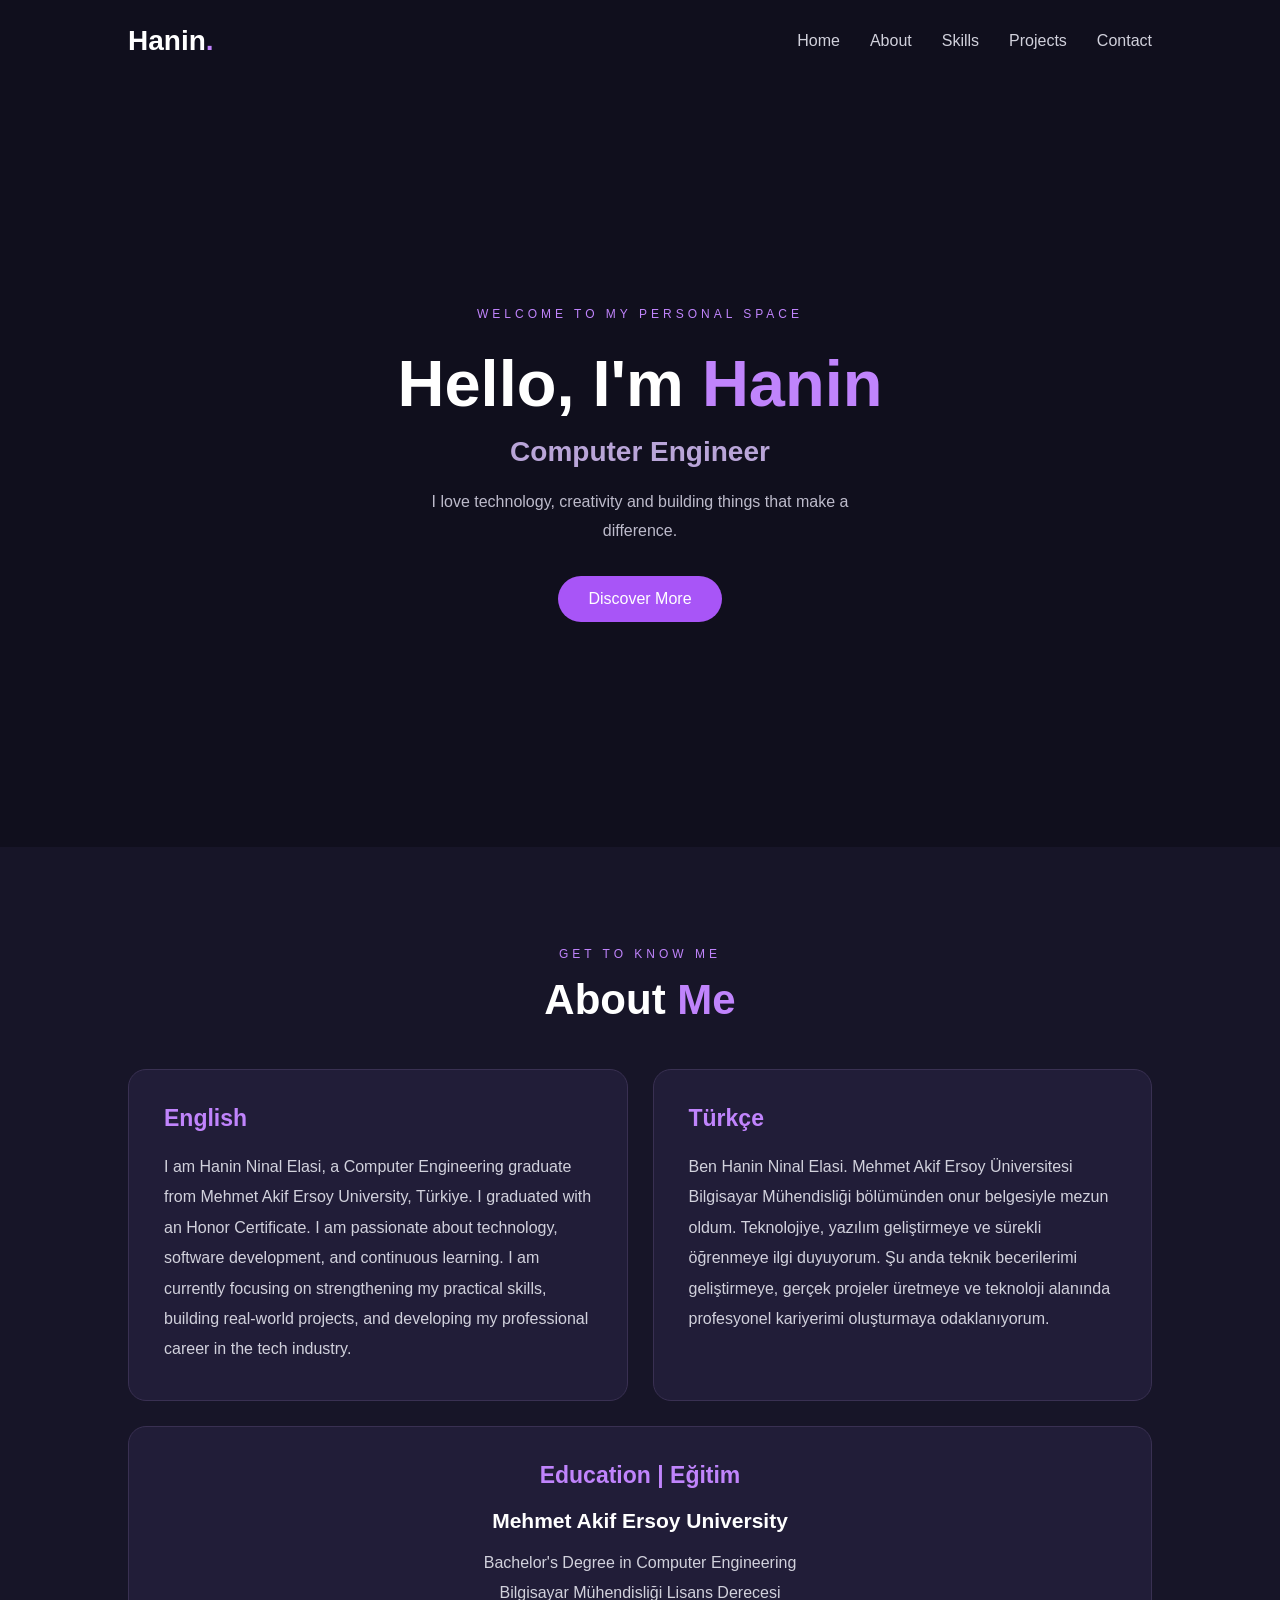
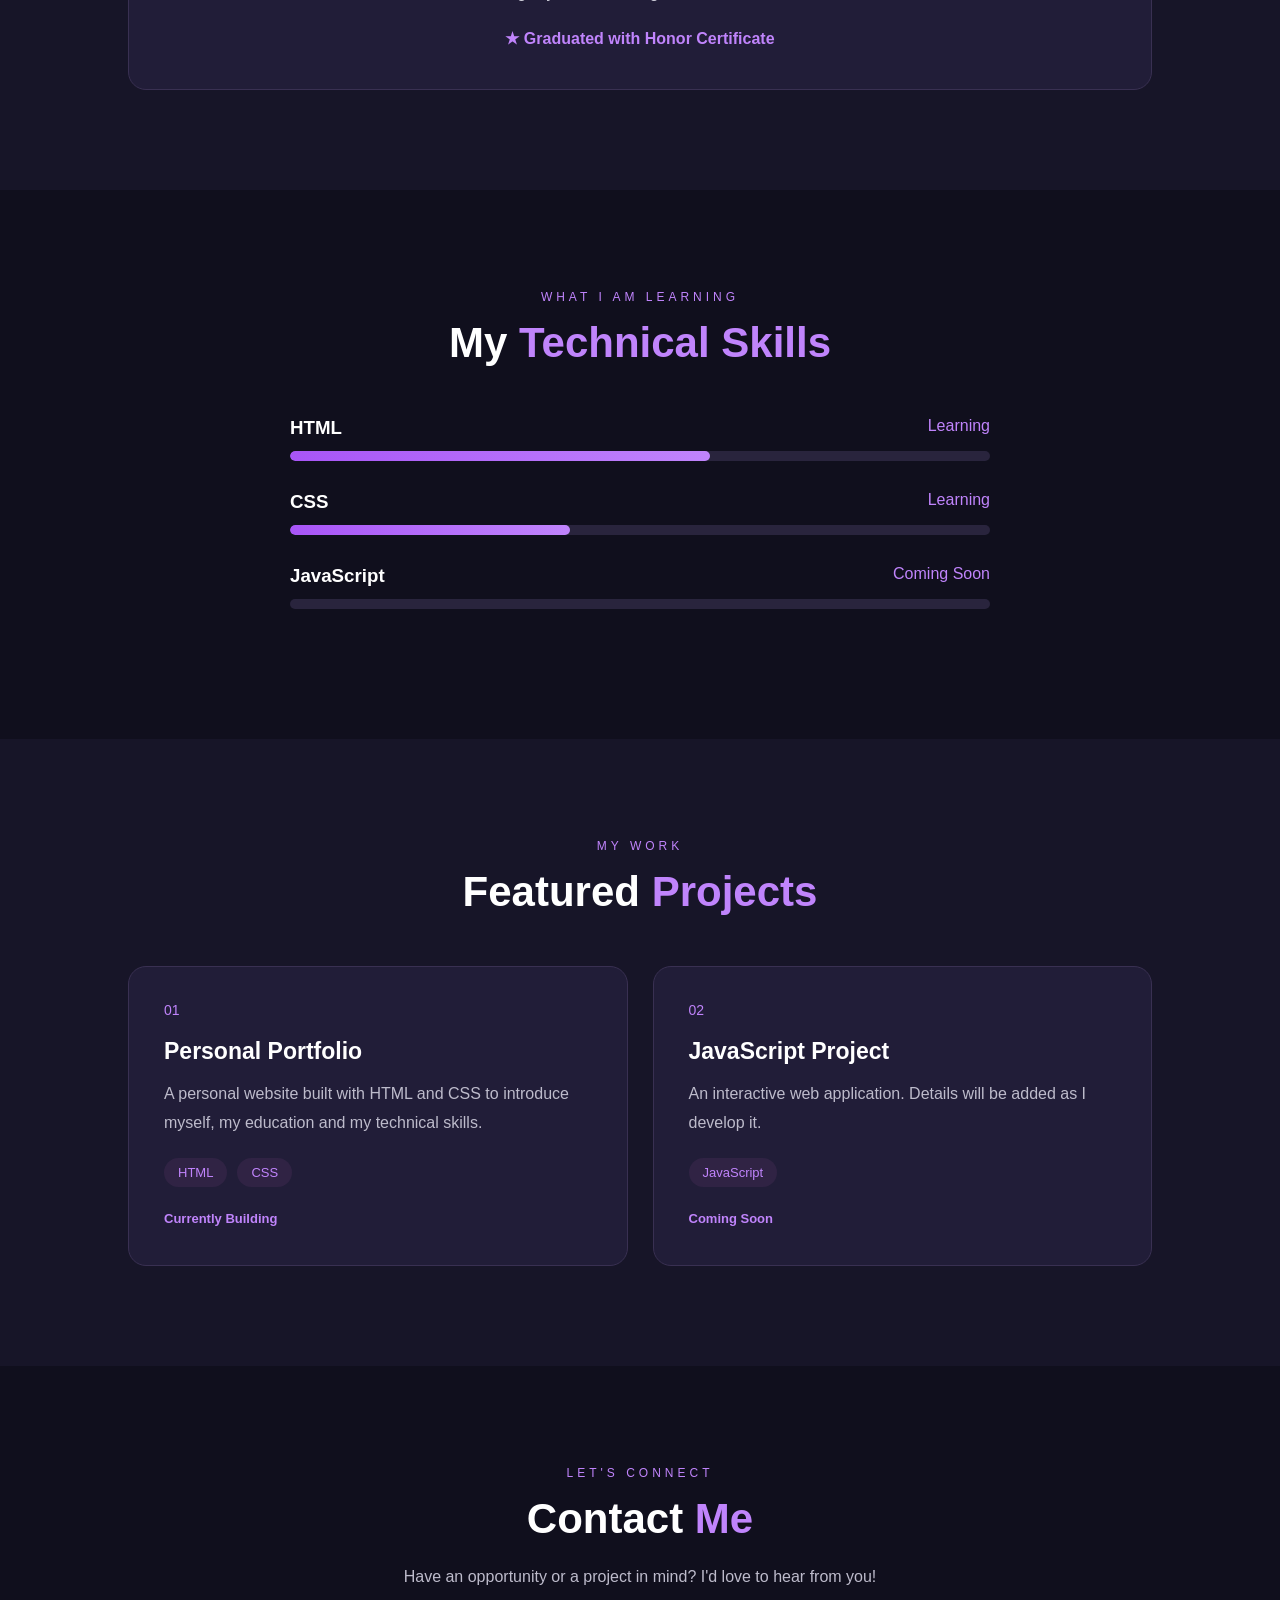
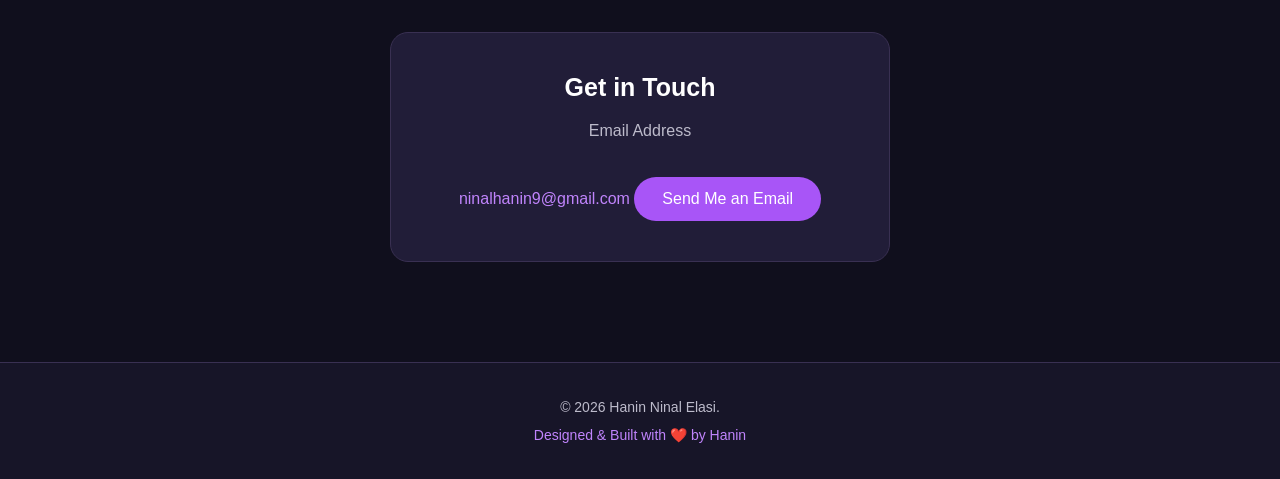
==== index.html @ cfd8c9ee "Add files via upload" ====
<!DOCTYPE html>
<html lang="en">
<head>
    <meta charset="UTF-8">
    <meta name="viewport" content="width=device-width, initial-scale=1.0">
    <title>Hanin Ninal Elasi | Portfolio</title>
    <link rel="stylesheet" href="style.css">

</head>
<body>


    <header class="navbar">
        <a href="#" class="logo">Hanin<span>.</span></a>
    
        <nav>
            <a href="#home">Home</a>
            <a href="#about">About</a>
            <a href="#skills">Skills</a>
            <a href="#projects">Projects</a>
            <a href="#contact">Contact</a>
        </nav>
    </header>
    
    <main>
        <section class="hero" id="home">
            <p class="welcome">WELCOME TO MY PERSONAL SPACE</p>
    
            <h1>
                Hello, I'm <span>Hanin</span>
            </h1>
    
            <h2>Computer Engineer</h2>
    
            <p class="description">
                I love technology, creativity and building
                things that make a difference.
            </p>
    
            <a href="#about" class="btn">Discover More</a>
        </section>


          
<section class="about" id="about">

    <p class="section-label">GET TO KNOW ME</p>

    <h2>About <span>Me</span></h2>

    <div class="about-content">

        <div class="about-card">
            <h3>English</h3>

            <p>
                I am Hanin Ninal Elasi, a Computer
                Engineering graduate from Mehmet Akif
                Ersoy University, Türkiye.

                I graduated with an Honor Certificate.

                I am passionate about technology,
                software development, and continuous
                learning.

                I am currently focusing on strengthening
                my practical skills, building real-world
                projects, and developing my professional
                career in the tech industry.
            </p>
        </div>

        <div class="about-card">
            <h3>Türkçe</h3>

            <p>
                Ben Hanin Ninal Elasi. Mehmet Akif Ersoy
                Üniversitesi Bilgisayar Mühendisliği
                bölümünden onur belgesiyle mezun oldum.

                Teknolojiye, yazılım geliştirmeye ve
                sürekli öğrenmeye ilgi duyuyorum.

                Şu anda teknik becerilerimi geliştirmeye,
                gerçek projeler üretmeye ve teknoloji
                alanında profesyonel kariyerimi
                oluşturmaya odaklanıyorum.
            </p>
        </div>

        <div class="about-card education-card">
            <h3>Education | Eğitim</h3>

            <h4>Mehmet Akif Ersoy University</h4>

            <p>
                Bachelor's Degree in Computer Engineering
            </p>

            <p>
                Bilgisayar Mühendisliği Lisans Derecesi
            </p>

            <p class="honor">
                ★ Graduated with Honor Certificate
            </p>
        </div>

    </div>

</section>

<section class="skills" id="skills">
    <p class="section-label">WHAT I AM LEARNING</p>
    <h2>My <span>Technical Skills</span></h2>

    <div class="skills-container">

        <div class="skill">
            <div class="skill-info">
                <h3>HTML</h3>
                <span>Learning</span>
            </div>
            <div class="skill-bar">
                <div class="skill-progress html"></div>
            </div>
        </div>

        <div class="skill">
            <div class="skill-info">
                <h3>CSS</h3>
                <span>Learning</span>
            </div>
            <div class="skill-bar">
                <div class="skill-progress css"></div>
            </div>
        </div>

        <div class="skill">
            <div class="skill-info">
                <h3>JavaScript</h3>
                <span>Coming Soon</span>
            </div>
            <div class="skill-bar">
                <div class="skill-progress javascript"></div>
            </div>
        </div>

    </div>
</section>

</section>

<section class="projects" id="projects">
    <p class="section-label">MY WORK</p>
    <h2>Featured <span>Projects</span></h2>

    <div class="projects-container">

        <div class="project-card">
            <div class="project-number">01</div>
            <h3>Personal Portfolio</h3>
            <p>
                A personal website built with HTML and CSS
                to introduce myself, my education and my
                technical skills.
            </p>
            <div class="project-tags">
                <span>HTML</span>
                <span>CSS</span>
            </div>
            <p class="project-status">Currently Building</p>
        </div>

        <div class="project-card upcoming">
            <div class="project-number">02</div>
            <h3>JavaScript Project</h3>
            <p>
                An interactive web application.
                Details will be added as I develop it.
            </p>
            <div class="project-tags">
                <span>JavaScript</span>
            </div>
            <p class="project-status">Coming Soon</p>
        </div>

    </div>
</section>

<section class="contact" id="contact">
    <p class="section-label">LET'S CONNECT</p>
    <h2>Contact <span>Me</span></h2>

    <p class="contact-description">
        Have an opportunity or a project in mind?
        I'd love to hear from you!
    </p>

    <div class="contact-card">
        <h3>Get in Touch</h3>

        <p>Email Address</p>

        <a href="mailto:ninalhanin9@gmail.com">
            ninalhanin9@gmail.com
        </a>

        <a href="mailto:ninalhanin9@gmail.com"
           class="contact-btn">
            Send Me an Email
        </a>
    </div>
</section>

    </main>
    
<footer class="footer">
    <p>© 2026 Hanin Ninal Elasi.</p>
    <p>Designed & Built with ❤️ by Hanin</p>
</footer>


</body>
</html>
---- style.css ----
/* General Settings */

* {
    margin: 0;
    padding: 0;
    box-sizing: border-box;
}

body {
    font-family: Arial, sans-serif;
    background-color: #100F1D;
    color: white;
}

/* Navigation Bar */

.navbar {
    display: flex;
    justify-content: space-between;
    align-items: center;
    padding: 25px 10%;
}

.logo {
    font-size: 28px;
    font-weight: bold;
    color: white;
    text-decoration: none;
}

.logo span {
    color: #C084FC;
}

nav {
    display: flex;
    gap: 30px;
}

nav a {
    color: #D1D1DC;
    text-decoration: none;
    transition: 0.3s;
}

nav a:hover {
    color: #C084FC;
}

/* Main Section */

.hero {
    min-height: 85vh;
    display: flex;
    flex-direction: column;
    justify-content: center;
    align-items: center;
    text-align: center;
    padding: 30px 20px;
}

.welcome {
    color: #C084FC;
    letter-spacing: 4px;
    font-size: 12px;
    margin-bottom: 25px;
}

.hero h1 {
    font-size: 65px;
    margin-bottom: 15px;
}

.hero h1 span {
    color: #C084FC;
}

.hero h2 {
    font-size: 28px;
    color: #B9A5D8;
    margin-bottom: 20px;
}

.description {
    color: #BDBBCB;
    max-width: 450px;
    line-height: 1.8;
    margin-bottom: 30px;
}

.btn {
    background: #A855F7;
    color: white;
    padding: 14px 30px;
    border-radius: 30px;
    text-decoration: none;
    transition: 0.3s;
}

.btn:hover {
    background: #C084FC;
    transform: translateY(-3px);
}

/* Mobile Design */

@media (max-width: 600px) {
    .navbar {
        padding: 20px;
        flex-direction: column;
        gap: 20px;
    }

    nav {
        gap: 15px;
    }

    .hero h1 {
        font-size: 42px;
    }

    .hero h2 {
        font-size: 22px;
    }
}

/* About Section */

.about {
    padding: 100px 10%;
    background-color: #171528;
    text-align: center;
}

.section-label {
    color: #C084FC;
    letter-spacing: 4px;
    font-size: 12px;
    margin-bottom: 15px;
}

.about h2 {
    font-size: 42px;
    margin-bottom: 45px;
}

.about h2 span {
    color: #C084FC;
}

.about-content {
    display: grid;
    grid-template-columns: 1fr 1fr;
    gap: 25px;
}

.about-card {
    background-color: #211D38;
    padding: 35px;
    border-radius: 18px;
    text-align: left;
    border: 1px solid #393052;
    transition: 0.3s;
}

.about-card:hover {
    transform: translateY(-5px);
    border-color: #A855F7;
}

.about-card h3 {
    color: #C084FC;
    font-size: 23px;
    margin-bottom: 20px;
}

.about-card p {
    color: #D1D1DC;
    line-height: 1.9;
}

/* Responsive About Section */

@media (max-width: 700px) {

    .about-content {
        grid-template-columns: 1fr;
    }

    .about {
        padding: 70px 7%;
    }

    .about h2 {
        font-size: 34px;
    }
}

/* Education Card */

.education-card {
    grid-column: 1 / -1;
    text-align: center;
}

.education-card h4 {
    color: white;
    font-size: 21px;
    margin-bottom: 15px;
}

.education-card .honor {
    color: #C084FC;
    margin-top: 15px;
    font-weight: bold;
}

.skills {
    padding: 100px 10%;
    text-align: center;
    background-color: #100F1D;
}

.skills h2 {
    font-size: 42px;
    margin-bottom: 50px;
}

.skills h2 span {
    color: #C084FC;
}

.skills-container {
    max-width: 700px;
    margin: auto;
    text-align: left;
}

.skill {
    margin-bottom: 30px;
}

.skill-info {
    display: flex;
    justify-content: space-between;
    margin-bottom: 12px;
}

.skill-info h3 {
    color: white;
}

.skill-info span {
    color: #C084FC;
}

.skill-bar {
    height: 10px;
    background-color: #29243D;
    border-radius: 10px;
    overflow: hidden;
}

.skill-progress {
    height: 100%;
    background: linear-gradient(90deg, #A855F7, #C084FC);
    border-radius: 10px;
}

.html {
    width: 60%;
}

.css {
    width: 40%;
}

.javascript {
    width: 0%;
}

.projects {
    padding: 100px 10%;
    background-color: #171528;
    text-align: center;
}

.projects h2 {
    font-size: 42px;
    margin-bottom: 50px;
}

.projects h2 span {
    color: #C084FC;
}

.projects-container {
    display: grid;
    grid-template-columns: 1fr 1fr;
    gap: 25px;
}

.project-card {
    background-color: #211D38;
    padding: 35px;
    border-radius: 18px;
    text-align: left;
    border: 1px solid #393052;
    transition: 0.3s;
}

.project-card:hover {
    transform: translateY(-7px);
    border-color: #A855F7;
}

.project-number {
    color: #C084FC;
    font-size: 14px;
    margin-bottom: 20px;
}

.project-card h3 {
    color: white;
    font-size: 23px;
    margin-bottom: 15px;
}

.project-card p {
    color: #BDBBCB;
    line-height: 1.8;
    margin-bottom: 20px;
}

.project-tags {
    display: flex;
    gap: 10px;
    margin-bottom: 20px;
}

.project-tags span {
    color: #C084FC;
    background-color: #302344;
    padding: 7px 14px;
    border-radius: 20px;
    font-size: 13px;
}

.project-card .project-status {
    color: #C084FC;
    font-size: 13px;
    font-weight: bold;
    margin-bottom: 0;
}

@media (max-width: 700px) {
    .projects-container {
        grid-template-columns: 1fr;
    }

    .projects {
        padding: 70px 7%;
    }

    .projects h2 {
        font-size: 34px;
    }
}

.contact {
    padding: 100px 10%;
    text-align: center;
    background-color: #100F1D;
}

.contact h2 {
    font-size: 42px;
    margin-bottom: 20px;
}

.contact h2 span {
    color: #C084FC;
}

.contact-description {
    color: #BDBBCB;
    line-height: 1.8;
    margin-bottom: 40px;
}

.contact-card {
    max-width: 500px;
    margin: auto;
    padding: 40px;
    background-color: #211D38;
    border: 1px solid #393052;
    border-radius: 18px;
}

.contact-card h3 {
    color: white;
    font-size: 25px;
    margin-bottom: 20px;
}

.contact-card p {
    color: #BDBBCB;
    margin-bottom: 12px;
}

.contact-card a {
    color: #C084FC;
    text-decoration: none;
}

.contact-card .contact-btn {
    display: inline-block;
    margin-top: 25px;
    padding: 13px 28px;
    background-color: #A855F7;
    color: white;
    border-radius: 30px;
    transition: 0.3s;
}

.contact-card .contact-btn:hover {
    background-color: #C084FC;
    transform: translateY(-3px);
}

@media (max-width: 600px) {
    .contact {
        padding: 70px 7%;
    }

    .contact h2 {
        font-size: 34px;
    }
}

.footer {
    background-color: #171528;
    padding: 30px 15px;
    text-align: center;
    border-top: 1px solid #393052;
}

.footer p {
    color: #BDBBCB;
    font-size: 14px;
    line-height: 2;
}

.footer p:last-child {
    color: #C084FC;
}
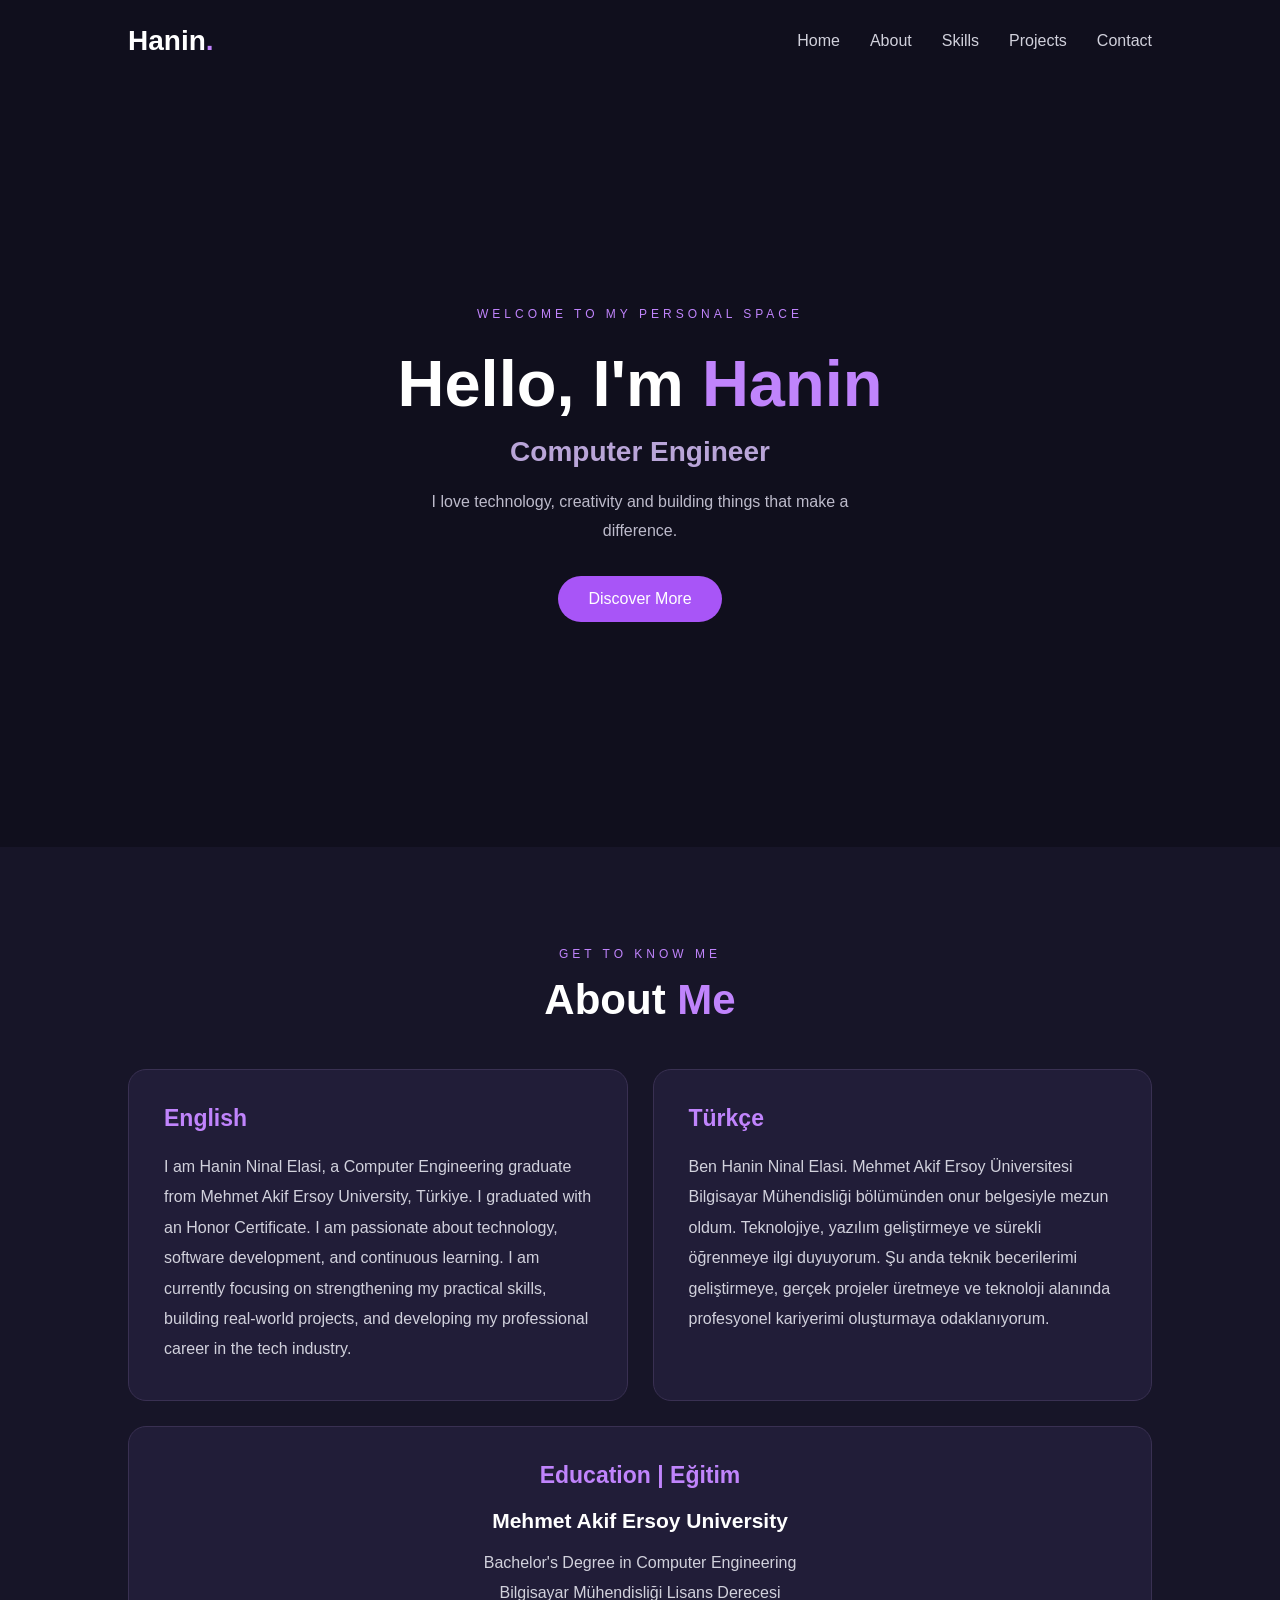
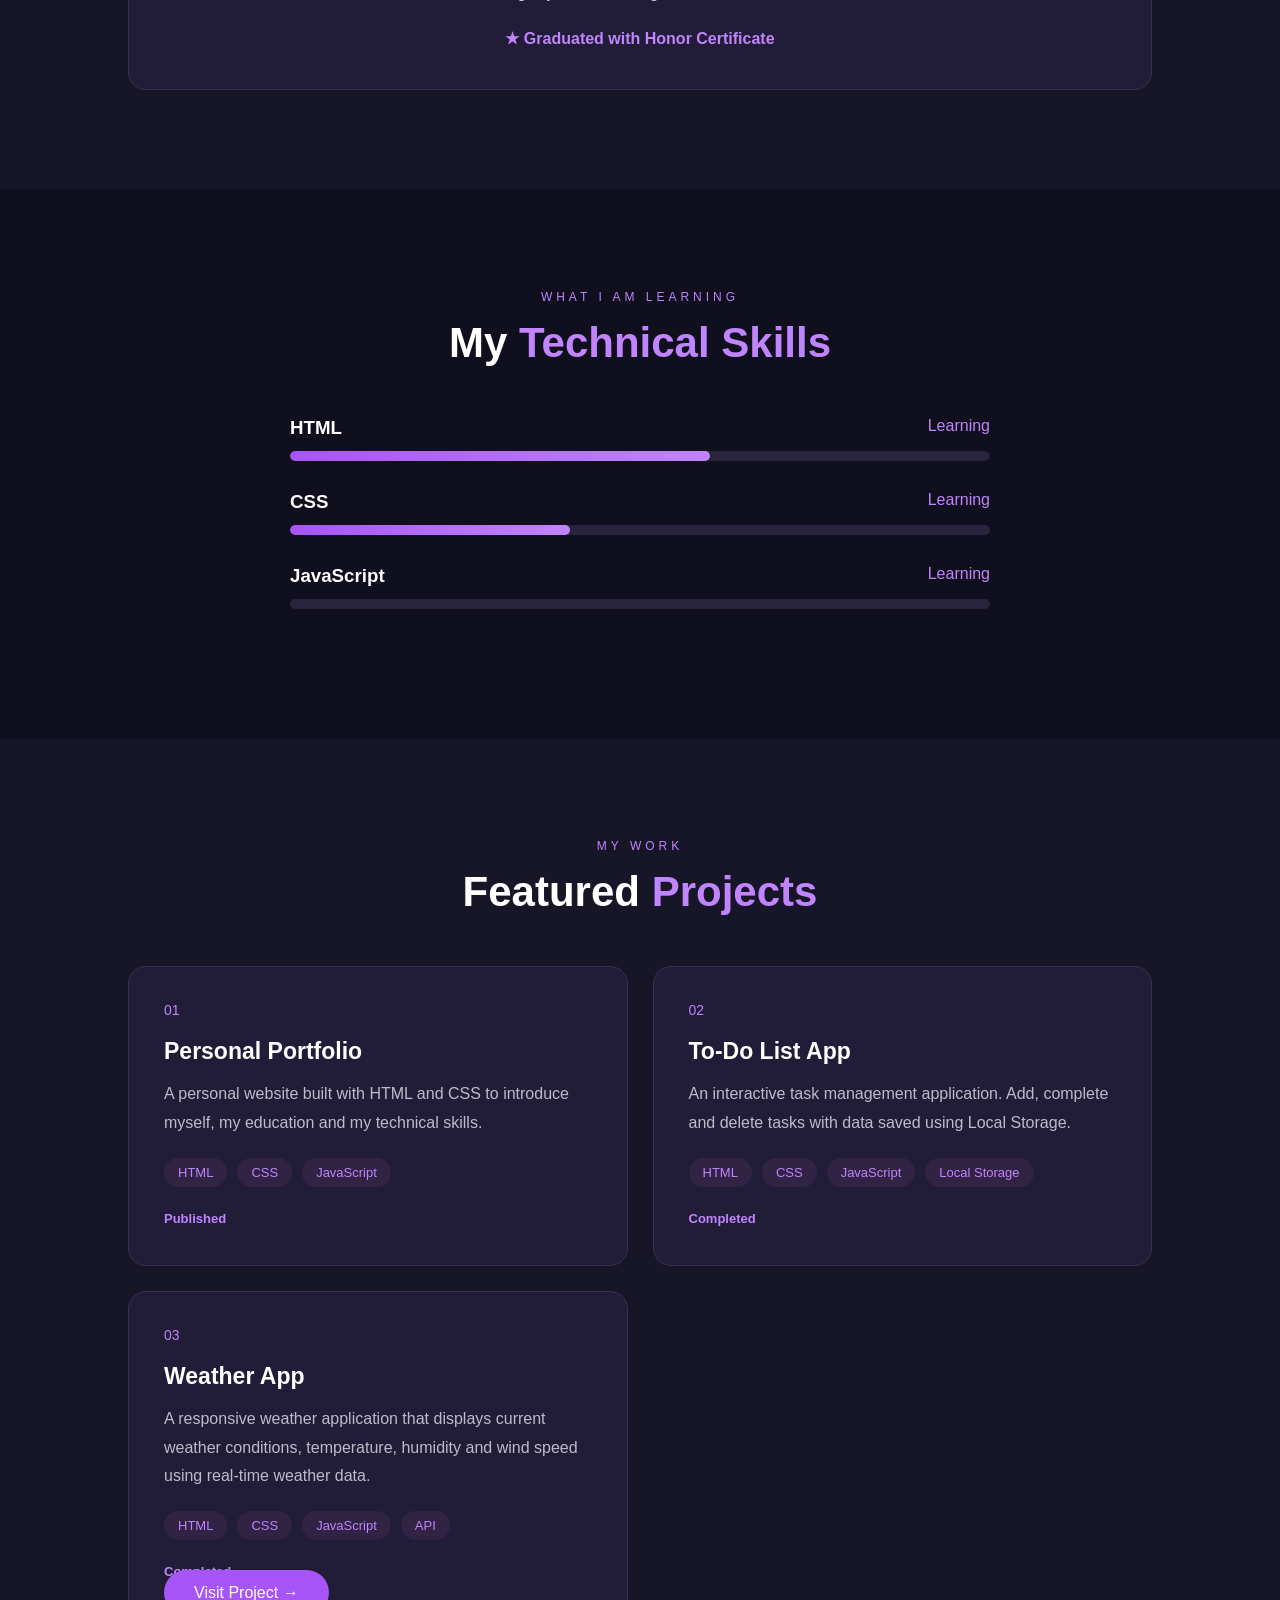
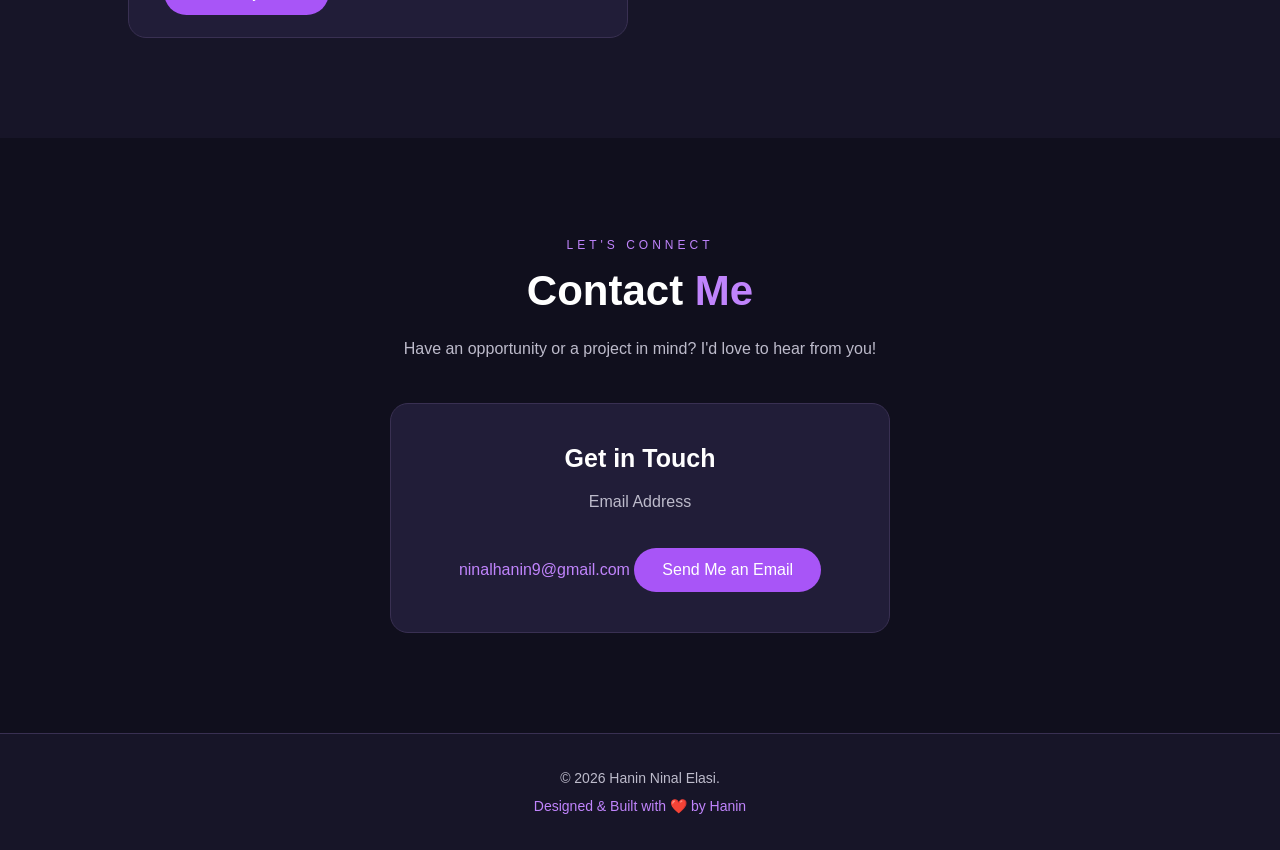
==== commit ccaa3cfe: "Update index.html" ====
--- a/index.html
+++ b/index.html
@@ -1,19 +1,23 @@
 
 <!DOCTYPE html>
 <html lang="en">
+
 <head>
     <meta charset="UTF-8">
     <meta name="viewport" content="width=device-width, initial-scale=1.0">
+
     <title>Hanin Ninal Elasi | Portfolio</title>
+
     <link rel="stylesheet" href="style.css">
-
 </head>
+
 <body>
 
-
+    <!-- Navigation -->
     <header class="navbar">
+
         <a href="#" class="logo">Hanin<span>.</span></a>
-    
+
         <nav>
             <a href="#home">Home</a>
             <a href="#about">About</a>
@@ -21,207 +25,316 @@
             <a href="#projects">Projects</a>
             <a href="#contact">Contact</a>
         </nav>
+
     </header>
-    
+
+
     <main>
+
+        <!-- Home Section -->
         <section class="hero" id="home">
+
             <p class="welcome">WELCOME TO MY PERSONAL SPACE</p>
-    
+
             <h1>
                 Hello, I'm <span>Hanin</span>
             </h1>
-    
+
             <h2>Computer Engineer</h2>
-    
+
             <p class="description">
                 I love technology, creativity and building
                 things that make a difference.
             </p>
-    
+
             <a href="#about" class="btn">Discover More</a>
-        </section>
-
-
-          
-<section class="about" id="about">
-
-    <p class="section-label">GET TO KNOW ME</p>
-
-    <h2>About <span>Me</span></h2>
-
-    <div class="about-content">
-
-        <div class="about-card">
-            <h3>English</h3>
-
-            <p>
-                I am Hanin Ninal Elasi, a Computer
-                Engineering graduate from Mehmet Akif
-                Ersoy University, Türkiye.
-
-                I graduated with an Honor Certificate.
-
-                I am passionate about technology,
-                software development, and continuous
-                learning.
-
-                I am currently focusing on strengthening
-                my practical skills, building real-world
-                projects, and developing my professional
-                career in the tech industry.
+
+        </section>
+
+
+        <!-- About Section -->
+        <section class="about" id="about">
+
+            <p class="section-label">GET TO KNOW ME</p>
+
+            <h2>About <span>Me</span></h2>
+
+            <div class="about-content">
+
+                <!-- English -->
+                <div class="about-card">
+
+                    <h3>English</h3>
+
+                    <p>
+                        I am Hanin Ninal Elasi, a Computer
+                        Engineering graduate from Mehmet Akif
+                        Ersoy University, Türkiye.
+
+                        I graduated with an Honor Certificate.
+
+                        I am passionate about technology,
+                        software development, and continuous
+                        learning.
+
+                        I am currently focusing on strengthening
+                        my practical skills, building real-world
+                        projects, and developing my professional
+                        career in the tech industry.
+                    </p>
+
+                </div>
+
+
+                <!-- Turkish -->
+                <div class="about-card">
+
+                    <h3>Türkçe</h3>
+
+                    <p>
+                        Ben Hanin Ninal Elasi. Mehmet Akif Ersoy
+                        Üniversitesi Bilgisayar Mühendisliği
+                        bölümünden onur belgesiyle mezun oldum.
+
+                        Teknolojiye, yazılım geliştirmeye ve
+                        sürekli öğrenmeye ilgi duyuyorum.
+
+                        Şu anda teknik becerilerimi geliştirmeye,
+                        gerçek projeler üretmeye ve teknoloji
+                        alanında profesyonel kariyerimi
+                        oluşturmaya odaklanıyorum.
+                    </p>
+
+                </div>
+
+
+                <!-- Education -->
+                <div class="about-card education-card">
+
+                    <h3>Education | Eğitim</h3>
+
+                    <h4>Mehmet Akif Ersoy University</h4>
+
+                    <p>
+                        Bachelor's Degree in Computer Engineering
+                    </p>
+
+                    <p>
+                        Bilgisayar Mühendisliği Lisans Derecesi
+                    </p>
+
+                    <p class="honor">
+                        ★ Graduated with Honor Certificate
+                    </p>
+
+                </div>
+
+            </div>
+
+        </section>
+
+
+        <!-- Skills Section -->
+        <section class="skills" id="skills">
+
+            <p class="section-label">WHAT I AM LEARNING</p>
+
+            <h2>My <span>Technical Skills</span></h2>
+
+            <div class="skills-container">
+
+                <div class="skill">
+
+                    <div class="skill-info">
+                        <h3>HTML</h3>
+                        <span>Learning</span>
+                    </div>
+
+                    <div class="skill-bar">
+                        <div class="skill-progress html"></div>
+                    </div>
+
+                </div>
+
+
+                <div class="skill">
+
+                    <div class="skill-info">
+                        <h3>CSS</h3>
+                        <span>Learning</span>
+                    </div>
+
+                    <div class="skill-bar">
+                        <div class="skill-progress css"></div>
+                    </div>
+
+                </div>
+
+
+                <div class="skill">
+
+                    <div class="skill-info">
+                        <h3>JavaScript</h3>
+                        <span>Learning</span>
+                    </div>
+
+                    <div class="skill-bar">
+                        <div class="skill-progress javascript"></div>
+                    </div>
+
+                </div>
+
+            </div>
+
+        </section>
+
+
+        <!-- Projects Section -->
+        <section class="projects" id="projects">
+
+            <p class="section-label">MY WORK</p>
+
+            <h2>Featured <span>Projects</span></h2>
+
+            <div class="projects-container">
+
+
+                <!-- Project 01 -->
+                <div class="project-card">
+
+                    <div class="project-number">01</div>
+
+                    <h3>Personal Portfolio</h3>
+
+                    <p>
+                        A personal website built with HTML and CSS
+                        to introduce myself, my education and my
+                        technical skills.
+                    </p>
+
+                    <div class="project-tags">
+                        <span>HTML</span>
+                        <span>CSS</span>
+                        <span>JavaScript</span>
+                    </div>
+
+                    <p class="project-status">Published</p>
+
+                </div>
+
+
+                <!-- Project 02 -->
+                <div class="project-card">
+
+                    <div class="project-number">02</div>
+
+                    <h3>To-Do List App</h3>
+
+                    <p>
+                        An interactive task management application.
+                        Add, complete and delete tasks with data
+                        saved using Local Storage.
+                    </p>
+
+                    <div class="project-tags">
+                        <span>HTML</span>
+                        <span>CSS</span>
+                        <span>JavaScript</span>
+                        <span>Local Storage</span>
+                    </div>
+
+                    <p class="project-status">Completed</p>
+
+                </div>
+
+
+                <!-- Project 03 -->
+                <div class="project-card">
+
+                    <div class="project-number">03</div>
+
+                    <h3>Weather App</h3>
+
+                    <p>
+                        A responsive weather application that
+                        displays current weather conditions,
+                        temperature, humidity and wind speed
+                        using real-time weather data.
+                    </p>
+
+                    <div class="project-tags">
+                        <span>HTML</span>
+                        <span>CSS</span>
+                        <span>JavaScript</span>
+                        <span>API</span>
+                    </div>
+
+                    <p class="project-status">Completed</p>
+
+                    <a
+                        href="https://hanin-ninal.github.io/hanin-portfolio/weather-app/"
+                        target="_blank"
+                        rel="noopener noreferrer"
+                        class="btn"
+                    >
+                        Visit Project →
+                    </a>
+
+                </div>
+
+            </div>
+
+        </section>
+
+
+        <!-- Contact Section -->
+        <section class="contact" id="contact">
+
+            <p class="section-label">LET'S CONNECT</p>
+
+            <h2>Contact <span>Me</span></h2>
+
+            <p class="contact-description">
+                Have an opportunity or a project in mind?
+                I'd love to hear from you!
             </p>
-        </div>
-
-        <div class="about-card">
-            <h3>Türkçe</h3>
-
-            <p>
-                Ben Hanin Ninal Elasi. Mehmet Akif Ersoy
-                Üniversitesi Bilgisayar Mühendisliği
-                bölümünden onur belgesiyle mezun oldum.
-
-                Teknolojiye, yazılım geliştirmeye ve
-                sürekli öğrenmeye ilgi duyuyorum.
-
-                Şu anda teknik becerilerimi geliştirmeye,
-                gerçek projeler üretmeye ve teknoloji
-                alanında profesyonel kariyerimi
-                oluşturmaya odaklanıyorum.
-            </p>
-        </div>
-
-        <div class="about-card education-card">
-            <h3>Education | Eğitim</h3>
-
-            <h4>Mehmet Akif Ersoy University</h4>
-
-            <p>
-                Bachelor's Degree in Computer Engineering
-            </p>
-
-            <p>
-                Bilgisayar Mühendisliği Lisans Derecesi
-            </p>
-
-            <p class="honor">
-                ★ Graduated with Honor Certificate
-            </p>
-        </div>
-
-    </div>
-
-</section>
-
-<section class="skills" id="skills">
-    <p class="section-label">WHAT I AM LEARNING</p>
-    <h2>My <span>Technical Skills</span></h2>
-
-    <div class="skills-container">
-
-        <div class="skill">
-            <div class="skill-info">
-                <h3>HTML</h3>
-                <span>Learning</span>
+
+            <div class="contact-card">
+
+                <h3>Get in Touch</h3>
+
+                <p>Email Address</p>
+
+                <a href="mailto:ninalhanin9@gmail.com">
+                    ninalhanin9@gmail.com
+                </a>
+
+                <a
+                    href="mailto:ninalhanin9@gmail.com"
+                    class="contact-btn"
+                >
+                    Send Me an Email
+                </a>
+
             </div>
-            <div class="skill-bar">
-                <div class="skill-progress html"></div>
-            </div>
-        </div>
-
-        <div class="skill">
-            <div class="skill-info">
-                <h3>CSS</h3>
-                <span>Learning</span>
-            </div>
-            <div class="skill-bar">
-                <div class="skill-progress css"></div>
-            </div>
-        </div>
-
-        <div class="skill">
-            <div class="skill-info">
-                <h3>JavaScript</h3>
-                <span>Coming Soon</span>
-            </div>
-            <div class="skill-bar">
-                <div class="skill-progress javascript"></div>
-            </div>
-        </div>
-
-    </div>
-</section>
-
-</section>
-
-<section class="projects" id="projects">
-    <p class="section-label">MY WORK</p>
-    <h2>Featured <span>Projects</span></h2>
-
-    <div class="projects-container">
-
-        <div class="project-card">
-            <div class="project-number">01</div>
-            <h3>Personal Portfolio</h3>
-            <p>
-                A personal website built with HTML and CSS
-                to introduce myself, my education and my
-                technical skills.
-            </p>
-            <div class="project-tags">
-                <span>HTML</span>
-                <span>CSS</span>
-            </div>
-            <p class="project-status">Currently Building</p>
-        </div>
-
-        <div class="project-card upcoming">
-            <div class="project-number">02</div>
-            <h3>JavaScript Project</h3>
-            <p>
-                An interactive web application.
-                Details will be added as I develop it.
-            </p>
-            <div class="project-tags">
-                <span>JavaScript</span>
-            </div>
-            <p class="project-status">Coming Soon</p>
-        </div>
-
-    </div>
-</section>
-
-<section class="contact" id="contact">
-    <p class="section-label">LET'S CONNECT</p>
-    <h2>Contact <span>Me</span></h2>
-
-    <p class="contact-description">
-        Have an opportunity or a project in mind?
-        I'd love to hear from you!
-    </p>
-
-    <div class="contact-card">
-        <h3>Get in Touch</h3>
-
-        <p>Email Address</p>
-
-        <a href="mailto:ninalhanin9@gmail.com">
-            ninalhanin9@gmail.com
-        </a>
-
-        <a href="mailto:ninalhanin9@gmail.com"
-           class="contact-btn">
-            Send Me an Email
-        </a>
-    </div>
-</section>
+
+        </section>
 
     </main>
-    
-<footer class="footer">
-    <p>© 2026 Hanin Ninal Elasi.</p>
-    <p>Designed & Built with ❤️ by Hanin</p>
-</footer>
-
+
+
+    <!-- Footer -->
+    <footer class="footer">
+
+        <p>© 2026 Hanin Ninal Elasi.</p>
+
+        <p>Designed & Built with ❤️ by Hanin</p>
+
+    </footer>
+
+
+    <script src="./script.js"></script>
 
 </body>
+
 </html>
